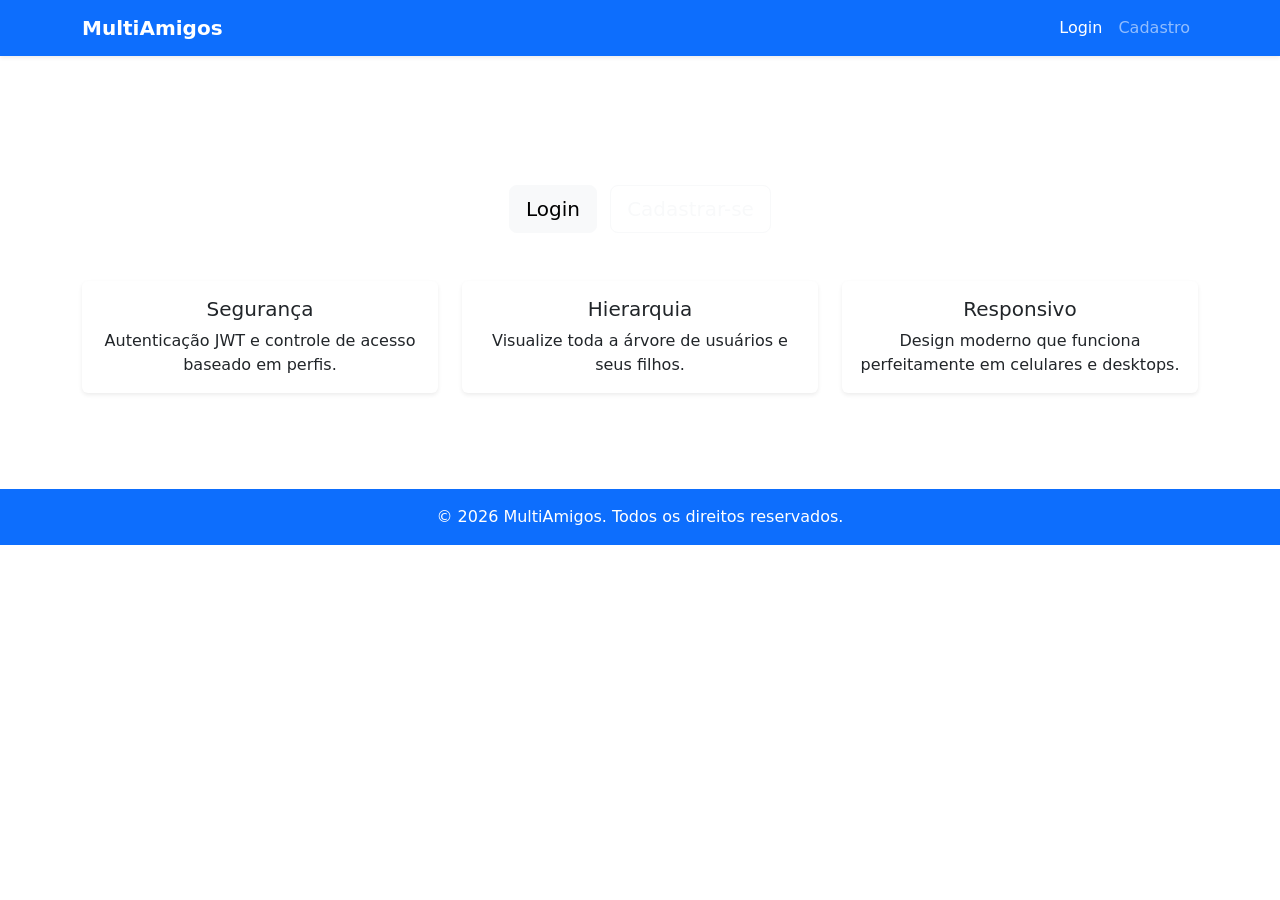
==== multi-amigos/src/main/resources/templates/index.html @ 2f8e665f "criacao das classes principais do sistema e fluxo de cadastro" ====
<!DOCTYPE html>
<html lang="pt-BR" xmlns:th="http://www.thymeleaf.org">
<head>
    <meta charset="UTF-8">
    <meta name="viewport" content="width=device-width, initial-scale=1.0">
    <title>MultiAmigos - Bem-vindo</title>

    <!-- Bootstrap CSS -->
    <link href="https://cdn.jsdelivr.net/npm/bootstrap@5.3.2/dist/css/bootstrap.min.css" rel="stylesheet">
    <!-- Custom CSS -->
    <link rel="stylesheet" th:href="@{/css/main.css}">
</head>
<body>

<!-- =========================
     Navbar
========================= -->
<nav class="navbar navbar-expand-lg navbar-dark bg-primary shadow-sm">
    <div class="container">
        <a class="navbar-brand fw-bold" href="#">MultiAmigos</a>
        <button class="navbar-toggler" type="button" data-bs-toggle="collapse" data-bs-target="#navbarNav"
                aria-controls="navbarNav" aria-expanded="false" aria-label="Toggle navigation">
            <span class="navbar-toggler-icon"></span>
        </button>
        <div class="collapse navbar-collapse justify-content-end" id="navbarNav">
            <ul class="navbar-nav">
                <li class="nav-item">
                    <a class="nav-link active" href="#" th:href="@{/auth/login}">Login</a>
                </li>
                <li class="nav-item">
                    <a class="nav-link" href="#" th:href="@{/auth/register}">Cadastro</a>
                </li>
            </ul>
        </div>
    </div>
</nav>

<!-- =========================
     Hero Section
========================= -->
<section class="hero-section d-flex align-items-center text-center text-white">
    <div class="container">
        <h1 class="display-4 fw-bold">Bem-vindo ao MultiAmigos</h1>
        <p class="lead mb-4">Gerencie usuários, hierarquias e permissões com segurança e facilidade.</p>
        <a href="#" class="btn btn-lg btn-light me-2" th:href="@{/auth/login}">Login</a>
        <a href="#" class="btn btn-lg btn-outline-light" th:href="@{/auth/register}">Cadastrar-se</a>
    </div>
</section>

<!-- =========================
     Features Section
========================= -->
<section class="features py-5">
    <div class="container">
        <div class="row g-4 text-center">
            <div class="col-md-4">
                <div class="card shadow-sm border-0 h-100">
                    <div class="card-body">
                        <h5 class="card-title">Segurança</h5>
                        <p class="card-text">Autenticação JWT e controle de acesso baseado em perfis.</p>
                    </div>
                </div>
            </div>
            <div class="col-md-4">
                <div class="card shadow-sm border-0 h-100">
                    <div class="card-body">
                        <h5 class="card-title">Hierarquia</h5>
                        <p class="card-text">Visualize toda a árvore de usuários e seus filhos.</p>
                    </div>
                </div>
            </div>
            <div class="col-md-4">
                <div class="card shadow-sm border-0 h-100">
                    <div class="card-body">
                        <h5 class="card-title">Responsivo</h5>
                        <p class="card-text">Design moderno que funciona perfeitamente em celulares e desktops.</p>
                    </div>
                </div>
            </div>
        </div>
    </div>
</section>

<!-- =========================
     Footer
========================= -->
<footer class="bg-primary text-white text-center py-3 mt-5">
    &copy; 2026 MultiAmigos. Todos os direitos reservados.
</footer>

<!-- Bootstrap JS Bundle -->
<script src="https://cdn.jsdelivr.net/npm/bootstrap@5.3.2/dist/js/bootstrap.bundle.min.js"></script>
<!-- Custom JS -->
<script th:src="@{/js/main.js}"></script>

</body>
</html>
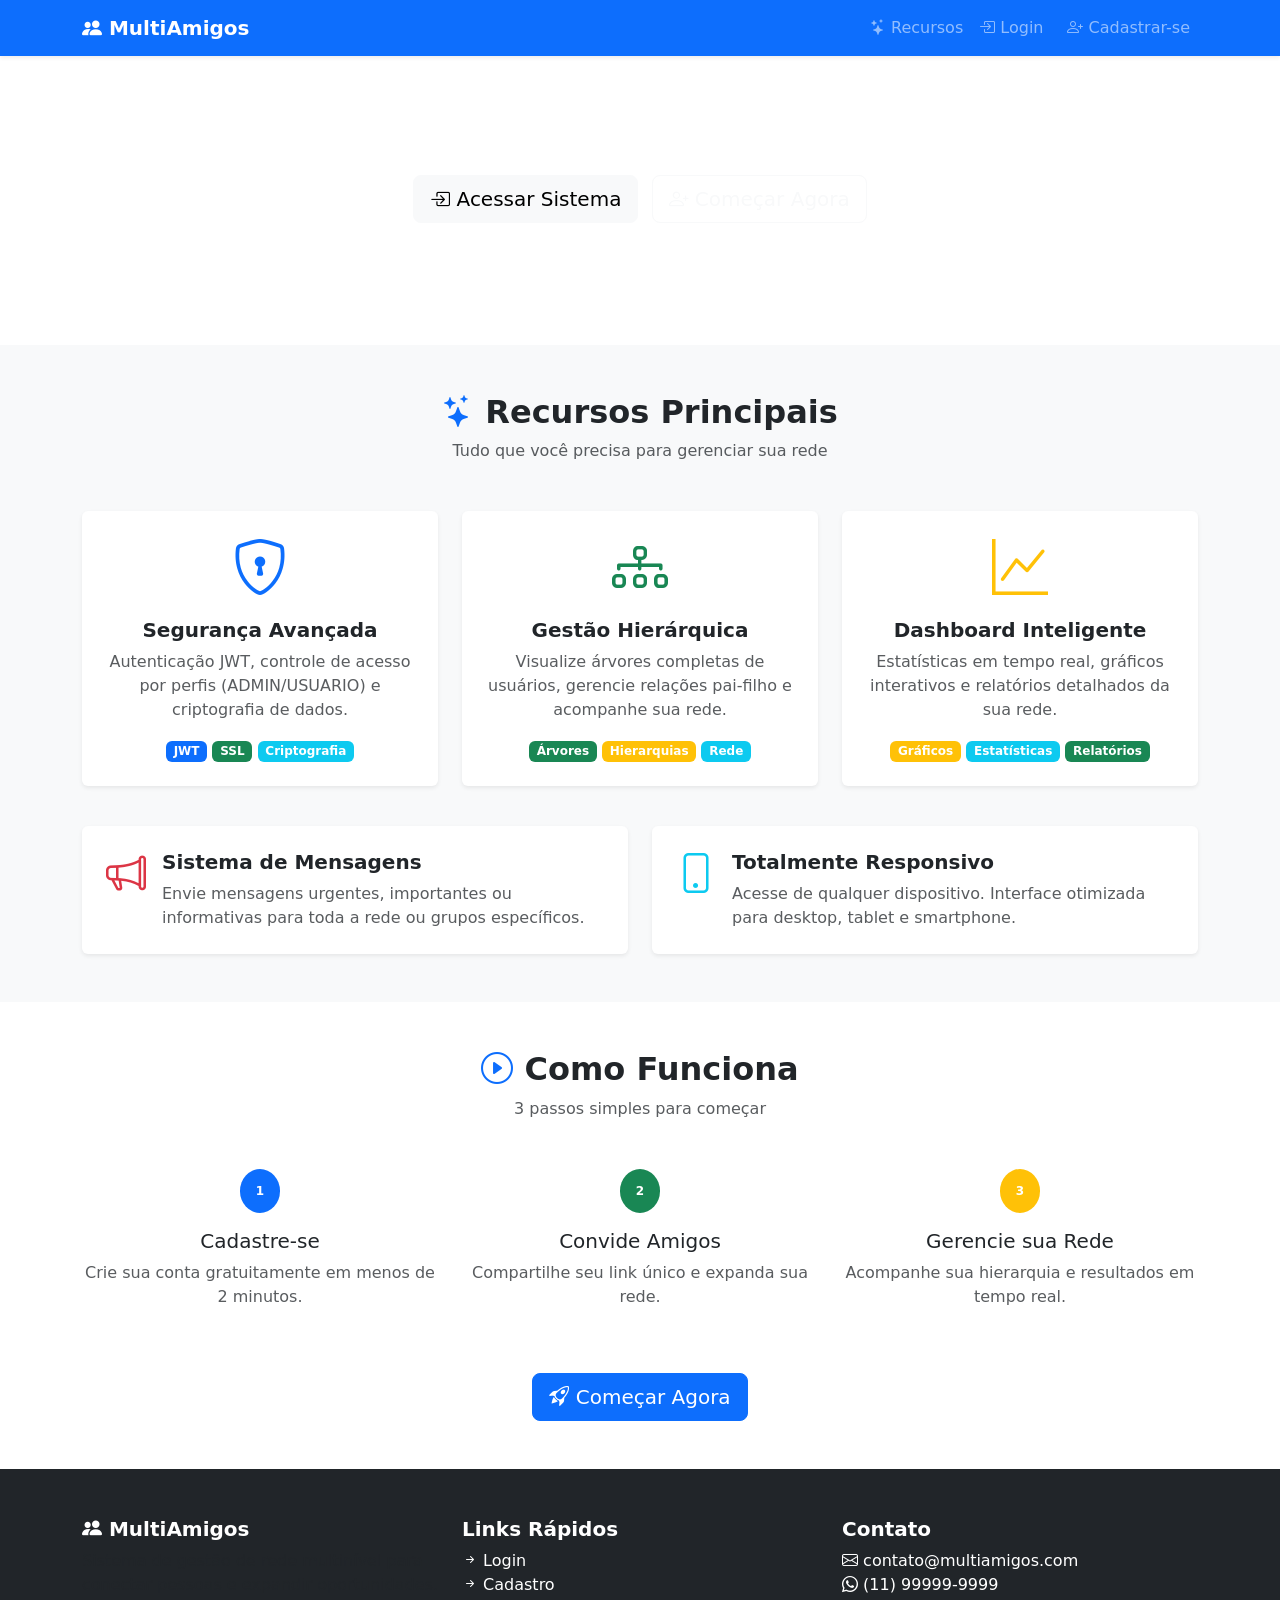
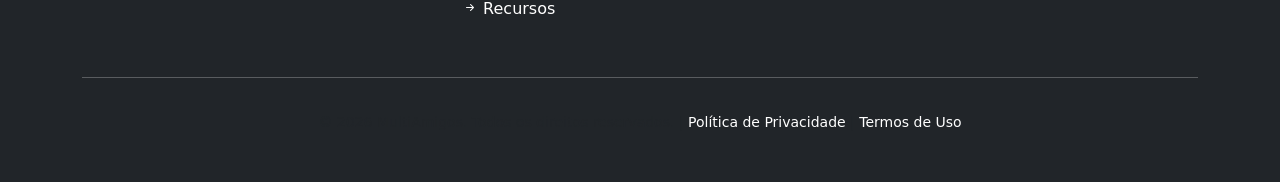
==== commit 270a1155: "ajustes no CRUD de mensagens e usuarios" ====
--- a/multi-amigos/src/main/resources/templates/index.html
+++ b/multi-amigos/src/main/resources/templates/index.html
@@ -1,97 +1,470 @@
 <!DOCTYPE html>
 <html lang="pt-BR" xmlns:th="http://www.thymeleaf.org">
 <head>
-    <meta charset="UTF-8">
-    <meta name="viewport" content="width=device-width, initial-scale=1.0">
-    <title>MultiAmigos - Bem-vindo</title>
-
-    <!-- Bootstrap CSS -->
-    <link href="https://cdn.jsdelivr.net/npm/bootstrap@5.3.2/dist/css/bootstrap.min.css" rel="stylesheet">
-    <!-- Custom CSS -->
-    <link rel="stylesheet" th:href="@{/css/main.css}">
+<meta charset="UTF-8">
+<meta name="viewport" content="width=device-width, initial-scale=1.0">
+<title>MultiAmigos - Bem-vindo</title>
+
+<!-- Bootstrap CSS -->
+<link
+	href="https://cdn.jsdelivr.net/npm/bootstrap@5.3.2/dist/css/bootstrap.min.css"
+	rel="stylesheet">
+<!-- Bootstrap Icons -->
+<link rel="stylesheet"
+	href="https://cdn.jsdelivr.net/npm/bootstrap-icons@1.10.0/font/bootstrap-icons.css">
+<!-- Custom CSS -->
+<link rel="stylesheet" th:href="@{/css/main.css}">
+
 </head>
 <body>
 
-<!-- =========================
+	<!-- =========================
      Navbar
 ========================= -->
-<nav class="navbar navbar-expand-lg navbar-dark bg-primary shadow-sm">
-    <div class="container">
-        <a class="navbar-brand fw-bold" href="#">MultiAmigos</a>
-        <button class="navbar-toggler" type="button" data-bs-toggle="collapse" data-bs-target="#navbarNav"
-                aria-controls="navbarNav" aria-expanded="false" aria-label="Toggle navigation">
-            <span class="navbar-toggler-icon"></span>
-        </button>
-        <div class="collapse navbar-collapse justify-content-end" id="navbarNav">
-            <ul class="navbar-nav">
-                <li class="nav-item">
-                    <a class="nav-link active" href="#" th:href="@{/auth/login}">Login</a>
-                </li>
-                <li class="nav-item">
-                    <a class="nav-link" href="#" th:href="@{/auth/register}">Cadastro</a>
-                </li>
-            </ul>
-        </div>
-    </div>
-</nav>
-
-<!-- =========================
+	<nav
+		class="navbar navbar-expand-lg navbar-dark bg-primary shadow-sm fixed-top">
+		<div class="container">
+			<a class="navbar-brand fw-bold" href="/"> <i
+				class="bi bi-people-fill"></i> MultiAmigos
+			</a>
+			<button class="navbar-toggler" type="button"
+				data-bs-toggle="collapse" data-bs-target="#navbarNav"
+				aria-controls="navbarNav" aria-expanded="false"
+				aria-label="Toggle navigation">
+				<span class="navbar-toggler-icon"></span>
+			</button>
+			<div class="collapse navbar-collapse justify-content-end"
+				id="navbarNav">
+				<ul class="navbar-nav">
+					<li class="nav-item"><a class="nav-link" href="#features"
+						id="featuresLink"> <i class="bi bi-stars"></i> Recursos
+					</a></li>
+					<li class="nav-item" id="loginNavItem"><a class="nav-link"
+						href="/auth/login" id="loginLink"> <i
+							class="bi bi-box-arrow-in-right"></i> Login
+					</a></li>
+					<li class="nav-item"><a
+						class="nav-link btn btn-outline-light btn-sm ms-2"
+						href="/auth/register" id="registerLink"> <i
+							class="bi bi-person-plus"></i> Cadastrar-se
+					</a></li>
+				</ul>
+			</div>
+		</div>
+	</nav>
+
+	<!-- =========================
      Hero Section
 ========================= -->
-<section class="hero-section d-flex align-items-center text-center text-white">
-    <div class="container">
-        <h1 class="display-4 fw-bold">Bem-vindo ao MultiAmigos</h1>
-        <p class="lead mb-4">Gerencie usuários, hierarquias e permissões com segurança e facilidade.</p>
-        <a href="#" class="btn btn-lg btn-light me-2" th:href="@{/auth/login}">Login</a>
-        <a href="#" class="btn btn-lg btn-outline-light" th:href="@{/auth/register}">Cadastrar-se</a>
-    </div>
-</section>
-
-<!-- =========================
+	<section
+		class="hero-section d-flex align-items-center text-center text-white">
+		<div class="container">
+			<h1 class="display-4 fw-bold mb-4">
+				<i class="bi bi-people-fill"></i> MultiAmigos
+			</h1>
+			<p class="lead mb-4">Sistema de gestão de rede multinível.
+				Conecte pessoas, expanda sua rede e gerencie hierarquias com
+				facilidade.</p>
+			<div class="mt-4">
+				<a href="/auth/login" class="btn btn-lg btn-light me-2"
+					id="heroLoginBtn"> <i class="bi bi-box-arrow-in-right"></i>
+					Acessar Sistema
+				</a> <a href="/auth/register" class="btn btn-lg btn-outline-light"
+					id="heroRegisterBtn"> <i class="bi bi-person-plus"></i> Começar
+					Agora
+				</a>
+			</div>
+
+			<!-- Contador de usuários (opcional - pode ser dinâmico) -->
+			<div class="mt-5 pt-3">
+				<div class="row justify-content-center">
+					<div class="col-auto">
+						<div class="d-flex align-items-center">
+							<i class="bi bi-people display-6 me-3"></i>
+							<div>
+								<h3 class="mb-0" id="userCount">+100</h3>
+								<small>Usuários na rede</small>
+							</div>
+						</div>
+					</div>
+				</div>
+			</div>
+		</div>
+	</section>
+
+	<!-- =========================
      Features Section
 ========================= -->
-<section class="features py-5">
-    <div class="container">
-        <div class="row g-4 text-center">
-            <div class="col-md-4">
-                <div class="card shadow-sm border-0 h-100">
-                    <div class="card-body">
-                        <h5 class="card-title">Segurança</h5>
-                        <p class="card-text">Autenticação JWT e controle de acesso baseado em perfis.</p>
-                    </div>
-                </div>
-            </div>
-            <div class="col-md-4">
-                <div class="card shadow-sm border-0 h-100">
-                    <div class="card-body">
-                        <h5 class="card-title">Hierarquia</h5>
-                        <p class="card-text">Visualize toda a árvore de usuários e seus filhos.</p>
-                    </div>
-                </div>
-            </div>
-            <div class="col-md-4">
-                <div class="card shadow-sm border-0 h-100">
-                    <div class="card-body">
-                        <h5 class="card-title">Responsivo</h5>
-                        <p class="card-text">Design moderno que funciona perfeitamente em celulares e desktops.</p>
-                    </div>
-                </div>
-            </div>
-        </div>
-    </div>
-</section>
-
-<!-- =========================
+	<section class="features py-5 bg-light" id="features">
+		<div class="container">
+			<div class="text-center mb-5">
+				<h2 class="fw-bold">
+					<i class="bi bi-stars text-primary"></i> Recursos Principais
+				</h2>
+				<p class="text-muted">Tudo que você precisa para gerenciar sua
+					rede</p>
+			</div>
+
+			<div class="row g-4">
+				<div class="col-md-4">
+					<div class="card shadow-sm border-0 h-100">
+						<div class="card-body text-center p-4">
+							<div class="feature-icon mb-3">
+								<i class="bi bi-shield-lock display-4 text-primary"></i>
+							</div>
+							<h5 class="card-title fw-bold">Segurança Avançada</h5>
+							<p class="card-text text-muted">Autenticação JWT, controle de
+								acesso por perfis (ADMIN/USUARIO) e criptografia de dados.</p>
+							<div class="mt-3">
+								<span class="badge bg-primary">JWT</span> <span
+									class="badge bg-success">SSL</span> <span class="badge bg-info">Criptografia</span>
+							</div>
+						</div>
+					</div>
+				</div>
+
+				<div class="col-md-4">
+					<div class="card shadow-sm border-0 h-100">
+						<div class="card-body text-center p-4">
+							<div class="feature-icon mb-3">
+								<i class="bi bi-diagram-3 display-4 text-success"></i>
+							</div>
+							<h5 class="card-title fw-bold">Gestão Hierárquica</h5>
+							<p class="card-text text-muted">Visualize árvores completas
+								de usuários, gerencie relações pai-filho e acompanhe sua rede.</p>
+							<div class="mt-3">
+								<span class="badge bg-success">Árvores</span> <span
+									class="badge bg-warning">Hierarquias</span> <span
+									class="badge bg-info">Rede</span>
+							</div>
+						</div>
+					</div>
+				</div>
+
+				<div class="col-md-4">
+					<div class="card shadow-sm border-0 h-100">
+						<div class="card-body text-center p-4">
+							<div class="feature-icon mb-3">
+								<i class="bi bi-graph-up display-4 text-warning"></i>
+							</div>
+							<h5 class="card-title fw-bold">Dashboard Inteligente</h5>
+							<p class="card-text text-muted">Estatísticas em tempo real,
+								gráficos interativos e relatórios detalhados da sua rede.</p>
+							<div class="mt-3">
+								<span class="badge bg-warning">Gráficos</span> <span
+									class="badge bg-info">Estatísticas</span> <span
+									class="badge bg-success">Relatórios</span>
+							</div>
+						</div>
+					</div>
+				</div>
+			</div>
+
+			<!-- Segunda linha de recursos -->
+			<div class="row g-4 mt-3">
+				<div class="col-md-6">
+					<div class="card shadow-sm border-0 h-100">
+						<div class="card-body p-4">
+							<div class="d-flex align-items-start">
+								<div class="flex-shrink-0">
+									<i class="bi bi-megaphone display-6 text-danger"></i>
+								</div>
+								<div class="flex-grow-1 ms-3">
+									<h5 class="card-title fw-bold">Sistema de Mensagens</h5>
+									<p class="card-text text-muted">Envie mensagens urgentes,
+										importantes ou informativas para toda a rede ou grupos
+										específicos.</p>
+								</div>
+							</div>
+						</div>
+					</div>
+				</div>
+
+				<div class="col-md-6">
+					<div class="card shadow-sm border-0 h-100">
+						<div class="card-body p-4">
+							<div class="d-flex align-items-start">
+								<div class="flex-shrink-0">
+									<i class="bi bi-phone display-6 text-info"></i>
+								</div>
+								<div class="flex-grow-1 ms-3">
+									<h5 class="card-title fw-bold">Totalmente Responsivo</h5>
+									<p class="card-text text-muted">Acesse de qualquer
+										dispositivo. Interface otimizada para desktop, tablet e
+										smartphone.</p>
+								</div>
+							</div>
+						</div>
+					</div>
+				</div>
+			</div>
+		</div>
+	</section>
+
+	<!-- =========================
+     How It Works Section
+========================= -->
+	<section class="py-5">
+		<div class="container">
+			<div class="text-center mb-5">
+				<h2 class="fw-bold">
+					<i class="bi bi-play-circle text-primary"></i> Como Funciona
+				</h2>
+				<p class="text-muted">3 passos simples para começar</p>
+			</div>
+
+			<div class="row g-4 text-center">
+				<div class="col-md-4">
+					<div class="step-number mb-3">
+						<span class="badge bg-primary rounded-circle p-3">1</span>
+					</div>
+					<h5>Cadastre-se</h5>
+					<p class="text-muted">Crie sua conta gratuitamente em menos de
+						2 minutos.</p>
+				</div>
+
+				<div class="col-md-4">
+					<div class="step-number mb-3">
+						<span class="badge bg-success rounded-circle p-3">2</span>
+					</div>
+					<h5>Convide Amigos</h5>
+					<p class="text-muted">Compartilhe seu link único e expanda sua
+						rede.</p>
+				</div>
+
+				<div class="col-md-4">
+					<div class="step-number mb-3">
+						<span class="badge bg-warning rounded-circle p-3">3</span>
+					</div>
+					<h5>Gerencie sua Rede</h5>
+					<p class="text-muted">Acompanhe sua hierarquia e resultados em
+						tempo real.</p>
+				</div>
+			</div>
+
+			<div class="text-center mt-5">
+				<a href="/auth/register" class="btn btn-primary btn-lg"> <i
+					class="bi bi-rocket-takeoff"></i> Começar Agora
+				</a>
+			</div>
+		</div>
+	</section>
+
+	<!-- =========================
      Footer
 ========================= -->
-<footer class="bg-primary text-white text-center py-3 mt-5">
-    &copy; 2026 MultiAmigos. Todos os direitos reservados.
-</footer>
-
-<!-- Bootstrap JS Bundle -->
-<script src="https://cdn.jsdelivr.net/npm/bootstrap@5.3.2/dist/js/bootstrap.bundle.min.js"></script>
-<!-- Custom JS -->
-<script th:src="@{/js/main.js}"></script>
+	<footer class="bg-dark text-white py-5">
+		<div class="container">
+			<div class="row">
+				<div class="col-md-4 mb-4">
+					<h5 class="fw-bold">
+						<i class="bi bi-people-fill"></i> MultiAmigos
+					</h5>
+					<p class="text-muted">Sistema de gestão de rede multinível para
+						conectar pessoas e expandir oportunidades.</p>
+				</div>
+
+				<div class="col-md-4 mb-4">
+					<h5 class="fw-bold">Links Rápidos</h5>
+					<ul class="list-unstyled">
+						<li><a href="/auth/login"
+							class="text-white text-decoration-none"> <i
+								class="bi bi-arrow-right-short"></i> Login
+						</a></li>
+						<li><a href="/auth/register"
+							class="text-white text-decoration-none"> <i
+								class="bi bi-arrow-right-short"></i> Cadastro
+						</a></li>
+						<li><a href="#features"
+							class="text-white text-decoration-none"> <i
+								class="bi bi-arrow-right-short"></i> Recursos
+						</a></li>
+					</ul>
+				</div>
+
+				<div class="col-md-4 mb-4">
+					<h5 class="fw-bold">Contato</h5>
+					<ul class="list-unstyled">
+						<li><i class="bi bi-envelope"></i> contato@multiamigos.com</li>
+						<li><i class="bi bi-whatsapp"></i> (11) 99999-9999</li>
+					</ul>
+				</div>
+			</div>
+
+			<hr class="bg-light">
+
+			<div class="text-center pt-3">
+				<small class="text-muted"> &copy; 2026 MultiAmigos. Todos os
+					direitos reservados. | <a href="#"
+					class="text-white text-decoration-none">Política de Privacidade</a>
+					| <a href="#" class="text-white text-decoration-none">Termos de
+						Uso</a>
+				</small>
+			</div>
+		</div>
+	</footer>
+
+	<!-- Bootstrap JS Bundle -->
+	<script
+		src="https://cdn.jsdelivr.net/npm/bootstrap@5.3.2/dist/js/bootstrap.bundle.min.js"></script>
+
+	<!-- Script específico para a página inicial -->
+	<script>
+	    document.addEventListener('DOMContentLoaded', function() {
+	        // Atualiza links baseado no login
+	        const token = localStorage.getItem('token');
+	        
+	        // Elementos que precisam ser atualizados
+	        const elementsToUpdate = [
+	            { selector: '#loginLink', loggedText: 'Dashboard', loggedHref: '/admin/dashboard', loggedClass: 'text-success' },
+	            { selector: '#heroLoginBtn', loggedText: 'Ir para Dashboard', loggedHref: '/admin/dashboard', loggedClass: 'btn-success' },
+	            { selector: '#featuresLink', loggedText: 'Meu Dashboard', loggedHref: '/admin/dashboard' }
+	        ];
+	        
+	        if (token) {
+	            // Usuário logado - atualiza todos os elementos
+	            elementsToUpdate.forEach(element => {
+	                const el = document.querySelector(element.selector);
+	                if (el) {
+	                    if (element.loggedText) el.textContent = element.loggedText;
+	                    if (element.loggedHref) el.href = element.loggedHref;
+	                    if (element.loggedClass) {
+	                        if (element.selector.includes('btn')) {
+	                            el.className = el.className.replace('btn-light', element.loggedClass);
+	                            el.className = el.className.replace('nav-link', '');
+	                        } else {
+	                            el.classList.add(element.loggedClass);
+	                        }
+	                    }
+	                    
+	                    // Adiciona ícone para dashboard
+	                    if (element.selector.includes('Link') || element.selector.includes('Btn')) {
+	                        el.innerHTML = `<i class="bi bi-speedometer2"></i> ${el.textContent}`;
+	                    }
+	                }
+	            });
+	            
+	            // Atualiza botão de cadastro para "Ver Minha Rede"
+	            const registerBtn = document.querySelector('#heroRegisterBtn');
+	            if (registerBtn) {
+	                registerBtn.textContent = 'Ver Minha Rede';
+	                registerBtn.href = '/admin/dashboard#usuarios';
+	                registerBtn.className = registerBtn.className.replace('btn-outline-light', 'btn-outline-success');
+	                registerBtn.innerHTML = `<i class="bi bi-diagram-3"></i> ${registerBtn.textContent}`;
+	            }
+	            
+	            const registerLink = document.querySelector('#registerLink');
+	            if (registerLink) {
+	                registerLink.textContent = 'Minha Rede';
+	                registerLink.href = '/admin/dashboard#usuarios';
+	                registerLink.innerHTML = `<i class="bi bi-people"></i> ${registerLink.textContent}`;
+	            }
+	            
+	            // Adiciona opção de logout
+	            const loginNavItem = document.getElementById('loginNavItem');
+	            if (loginNavItem) {
+	                loginNavItem.innerHTML = `
+	                    <div class="dropdown">
+	                        <a class="nav-link dropdown-toggle text-success" href="#" role="button" data-bs-toggle="dropdown">
+	                            <i class="bi bi-person-circle"></i> Minha Conta
+	                        </a>
+	                        <ul class="dropdown-menu">
+	                            <li><a class="dropdown-item" href="/admin/dashboard">
+	                                <i class="bi bi-speedometer2"></i> Dashboard
+	                            </a></li>
+	                            <li><a class="dropdown-item" href="/admin/dashboard#usuarios">
+	                                <i class="bi bi-people"></i> Minha Rede
+	                            </a></li>
+	                            <li><hr class="dropdown-divider"></li>
+	                            <li><a class="dropdown-item text-danger" href="#" onclick="logout()">
+	                                <i class="bi bi-box-arrow-right"></i> Sair
+	                            </a></li>
+	                        </ul>
+	                    </div>
+	                `;
+	            }
+	            
+	            // Tenta buscar estatísticas para mostrar contagem de usuários
+	            fetch('/api/usuarios/estatisticas', {
+	                headers: { 'Authorization': `Bearer ${token}` }
+	            })
+	            .then(response => response.ok ? response.json() : null)
+	            .then(data => {
+	                if (data && data.totalUsuarios) {
+	                    const userCount = document.getElementById('userCount');
+	                    if (userCount) {
+	                        userCount.textContent = `+${data.totalUsuarios}`;
+	                    }
+	                }
+	            })
+	            .catch(err => console.log('Não foi possível carregar estatísticas'));
+	        }
+	        
+	        // Suaviza scroll para âncoras
+	        document.querySelectorAll('a[href^="#"]').forEach(anchor => {
+	            anchor.addEventListener('click', function (e) {
+	                e.preventDefault();
+	                const targetId = this.getAttribute('href');
+	                if (targetId !== '#') {
+	                    const targetElement = document.querySelector(targetId);
+	                    if (targetElement) {
+	                        window.scrollTo({
+	                            top: targetElement.offsetTop - 80,
+	                            behavior: 'smooth'
+	                        });
+	                    }
+	                }
+	            });
+	        });
+	        
+	        // Verifica se veio de um redirecionamento com erro
+	        const urlParams = new URLSearchParams(window.location.search);
+	        if (urlParams.has('error')) {
+	            const errorDiv = document.createElement('div');
+	            errorDiv.className = 'alert alert-warning alert-dismissible fade show position-fixed top-0 start-50 translate-middle-x mt-3';
+	            errorDiv.style.zIndex = '9999';
+	            errorDiv.style.width = '90%';
+	            errorDiv.style.maxWidth = '500px';
+	            errorDiv.innerHTML = `
+	                <i class="bi bi-exclamation-triangle"></i> 
+	                ${urlParams.get('error') === 'no_token' ? 'Faça login para acessar esta página.' : 
+	                  urlParams.get('error') === 'expired' ? 'Sessão expirada. Faça login novamente.' : 
+	                  'Erro de acesso'}
+	                <button type="button" class="btn-close" data-bs-dismiss="alert"></button>
+	            `;
+	            document.body.appendChild(errorDiv);
+	            
+	            // Remove após 5 segundos
+	            setTimeout(() => {
+	                errorDiv.remove();
+	            }, 5000);
+	        }
+	        
+	        // Anima números do contador (efeito opcional)
+	        const userCount = document.getElementById('userCount');
+	        if (userCount && userCount.textContent.includes('+')) {
+	            const target = parseInt(userCount.textContent.replace('+', ''));
+	            let current = 0;
+	            const increment = target / 50;
+	            const counter = setInterval(() => {
+	                current += increment;
+	                if (current >= target) {
+	                    current = target;
+	                    clearInterval(counter);
+	                }
+	                userCount.textContent = `+${Math.floor(current)}`;
+	            }, 30);
+	        }
+	    });
+	    
+	    // Função de logout
+	    function logout() {
+	        if (confirm('Deseja realmente sair?')) {
+	            localStorage.removeItem('token');
+	            window.location.href = '/';
+	        }
+	    }
+	</script>
 
 </body>
-</html>
+</html>
